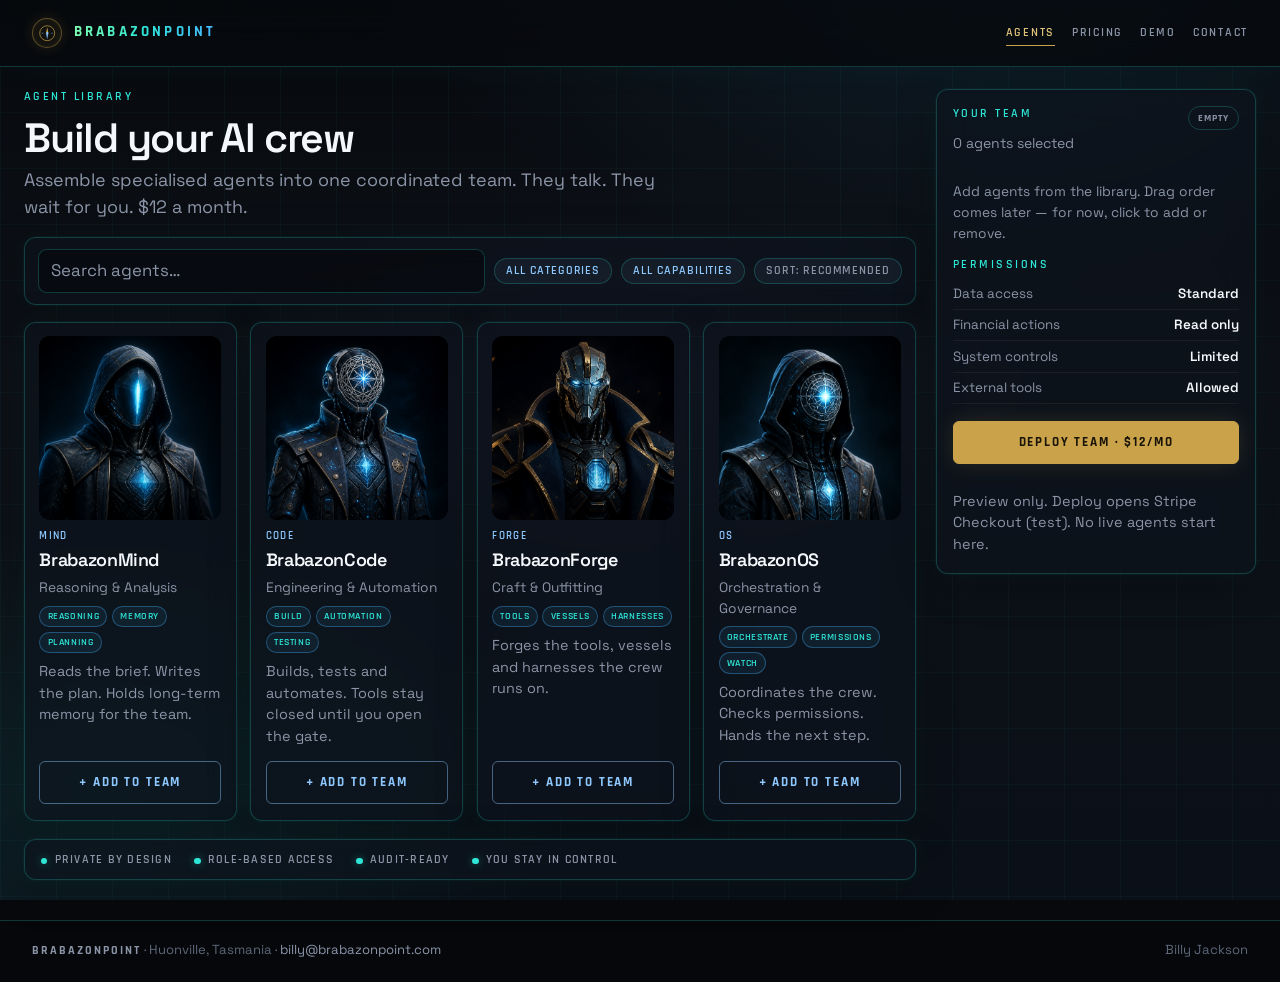
==== agents.html @ ba724295 "Initial BrabazonPoint static site for production launch." ====
<!DOCTYPE html>
<html lang="en-AU" class="desk">
<head>
<meta charset="utf-8">
<meta name="viewport" content="width=1280">
<title>Agent Library — BrabazonPoint</title>
<meta name="description" content="Build your AI crew. Mind, Code, Forge and OS. $12 a month.">
<link rel="stylesheet" href="site.css">
</head>
<body class="desk crew-page">
<header class="site-header">
  <div class="wrap wide">
    <a class="brand" href="index.html">
      <span class="mark" aria-hidden="true">
        <svg class="compass" viewBox="0 0 32 32" fill="none" xmlns="http://www.w3.org/2000/svg">
          <circle cx="16" cy="16" r="13" stroke="#C9A24A" stroke-width="1.2"/>
          <path d="M16 5.5 L18.1 16 L16 14.3 L13.9 16 Z" fill="#C9A24A"/>
          <path d="M16 26.5 L13.9 16 L16 17.7 L18.1 16 Z" fill="#8EC8FF" opacity="0.9"/>
          <circle cx="16" cy="16" r="2" fill="#8EC8FF"/>
          <path d="M6 16 H9.5 M22.5 16 H26" stroke="#8EC8FF" stroke-width="1" opacity="0.7"/>
        </svg>
      </span>
      <span class="wordmark">BRABAZONPOINT</span>
    </a>
    <nav class="nav" aria-label="Site">
      <a href="agents.html" aria-current="page">Agents</a>
      <a href="pricing.html">Pricing</a>
      <a href="demo.html">Demo</a>
      <a href="contact.html">Contact</a>
    </nav>
  </div>
</header>
<main class="crew">
  <section class="crew-main">
    <div class="crew-head">
      <p class="kicker">Agent library</p>
      <h1>Build your AI crew</h1>
      <p class="lead">Assemble specialised agents into one coordinated team. They talk. They wait for you. $12 a month.</p>
    </div>

    <div class="crew-toolbar glass" role="search">
      <label class="sr-only" for="q">Search agents</label>
      <input id="q" type="search" placeholder="Search agents…" autocomplete="off">
      <span class="chip">All categories</span>
      <span class="chip">All capabilities</span>
      <span class="chip muted">Sort: Recommended</span>
    </div>

    <div class="crew-grid" id="crew-grid">
      <article class="agent-card glass" data-id="mind" data-name="BrabazonMind" data-role="Reasoning &amp; Analysis" data-tags="reasoning memory planning">
        <div class="agent-art"><img src="img/agents/mind.png" alt="BrabazonMind" width="480" height="640" loading="lazy"></div>
        <p class="meta">Mind</p>
        <h3>BrabazonMind</h3>
        <p class="role">Reasoning &amp; Analysis</p>
        <div class="tags"><span>Reasoning</span><span>Memory</span><span>Planning</span></div>
        <p>Reads the brief. Writes the plan. Holds long-term memory for the team.</p>
        <button type="button" class="btn btn-add" data-add="mind">+ Add to Team</button>
      </article>
      <article class="agent-card glass" data-id="code" data-name="BrabazonCode" data-role="Engineering &amp; Automation" data-tags="code automation testing">
        <div class="agent-art"><img src="img/agents/code.png" alt="BrabazonCode" width="480" height="640" loading="lazy"></div>
        <p class="meta">Code</p>
        <h3>BrabazonCode</h3>
        <p class="role">Engineering &amp; Automation</p>
        <div class="tags"><span>Build</span><span>Automation</span><span>Testing</span></div>
        <p>Builds, tests and automates. Tools stay closed until you open the gate.</p>
        <button type="button" class="btn btn-add" data-add="code">+ Add to Team</button>
      </article>
      <article class="agent-card glass" data-id="forge" data-name="BrabazonForge" data-role="Craft &amp; Outfitting" data-tags="forge tools vessels harnesses">
        <div class="agent-art"><img src="img/agents/forge.png" alt="BrabazonForge" width="480" height="640" loading="lazy"></div>
        <p class="meta">Forge</p>
        <h3>BrabazonForge</h3>
        <p class="role">Craft &amp; Outfitting</p>
        <div class="tags"><span>Tools</span><span>Vessels</span><span>Harnesses</span></div>
        <p>Forges the tools, vessels and harnesses the crew runs on.</p>
        <button type="button" class="btn btn-add" data-add="forge">+ Add to Team</button>
      </article>
      <article class="agent-card glass" data-id="os" data-name="BrabazonOS" data-role="Orchestration &amp; Governance" data-tags="orchestration permissions monitoring">
        <div class="agent-art"><img src="img/agents/os.png" alt="BrabazonOS" width="480" height="640" loading="lazy"></div>
        <p class="meta">OS</p>
        <h3>BrabazonOS</h3>
        <p class="role">Orchestration &amp; Governance</p>
        <div class="tags"><span>Orchestrate</span><span>Permissions</span><span>Watch</span></div>
        <p>Coordinates the crew. Checks permissions. Hands the next step.</p>
        <button type="button" class="btn btn-add" data-add="os">+ Add to Team</button>
      </article>
    </div>

    <div class="trust-bar glass">
      <span>Private by design</span>
      <span>Role-based access</span>
      <span>Audit-ready</span>
      <span>You stay in control</span>
    </div>
  </section>

  <aside class="team-rail glass" aria-label="Your team">
    <header class="team-head">
      <div>
        <p class="kicker">Your Team</p>
        <p class="team-count"><span id="count">0</span> agents selected</p>
      </div>
      <span class="badge" id="ready">Empty</span>
    </header>
    <ol class="team-order" id="order"></ol>
    <p class="empty-hint" id="hint">Add agents from the library. Drag order comes later — for now, click to add or remove.</p>
    <div class="perm">
      <p class="kicker">Permissions</p>
      <ul>
        <li><span>Data access</span><strong>Standard</strong></li>
        <li><span>Financial actions</span><strong>Read only</strong></li>
        <li><span>System controls</span><strong>Limited</strong></li>
        <li><span>External tools</span><strong>Allowed</strong></li>
      </ul>
    </div>
    <a class="btn btn-deploy" id="deploy" href="https://buy.stripe.com/test_14A4gzeKSbHLbXO5STbAs00" target="_blank" rel="noopener">Deploy Team · $12/mo</a>
    <p class="form-note">Preview only. Deploy opens Stripe Checkout (test). No live agents start here.</p>
  </aside>
</main>
<footer class="site-footer">
  <div class="wrap wide">
    <div><span class="wm">BRABAZONPOINT</span> · Huonville, Tasmania · <a href="mailto:billy@brabazonpoint.com">billy@brabazonpoint.com</a></div>
    <div>Billy Jackson</div>
  </div>
</footer>
<script>
const team = [];
const order = document.getElementById("order");
const count = document.getElementById("count");
const ready = document.getElementById("ready");
const hint = document.getElementById("hint");
const q = document.getElementById("q");

function render() {
  order.innerHTML = "";
  team.forEach((a, i) => {
    const li = document.createElement("li");
    li.innerHTML = `<span class="n">${i+1}</span><div><strong>${a.name}</strong><p>${a.role}</p></div><button type="button" class="rm" data-rm="${a.id}" aria-label="Remove">×</button>`;
    order.appendChild(li);
  });
  count.textContent = String(team.length);
  ready.textContent = team.length ? "Ready to deploy" : "Empty";
  ready.classList.toggle("on", team.length > 0);
  hint.hidden = team.length > 0;
  document.querySelectorAll("[data-add]").forEach(btn => {
    const on = team.some(t => t.id === btn.dataset.add);
    btn.textContent = on ? "In team" : "+ Add to Team";
    btn.classList.toggle("in", on);
  });
}

document.getElementById("crew-grid").addEventListener("click", e => {
  const btn = e.target.closest("[data-add]");
  if (!btn) return;
  const card = btn.closest(".agent-card");
  const id = card.dataset.id;
  const i = team.findIndex(t => t.id === id);
  if (i >= 0) team.splice(i, 1);
  else team.push({ id, name: card.dataset.name, role: card.dataset.role });
  render();
});
order.addEventListener("click", e => {
  const b = e.target.closest("[data-rm]");
  if (!b) return;
  const i = team.findIndex(t => t.id === b.dataset.rm);
  if (i >= 0) team.splice(i, 1);
  render();
});
q.addEventListener("input", () => {
  const v = q.value.trim().toLowerCase();
  document.querySelectorAll(".agent-card").forEach(c => {
    const hay = (c.dataset.name + " " + c.dataset.role + " " + c.dataset.tags).toLowerCase();
    c.hidden = v && !hay.includes(v);
  });
});
render();
</script>
</body>
</html>
---- site.css ----
/* BrabazonPoint public site — dark command-centre. Not a shed brochure. */
@import url("fonts/faces.css");

:root {
  --bg0: #07090d;
  --bg1: #0D1117;
  --bg2: #101820;
  --ink: #05070a;
  --glass: rgba(13, 20, 30, 0.62);
  --glass-hot: rgba(16, 28, 40, 0.78);
  --line: rgba(46, 230, 214, 0.22);
  --line-hot: rgba(46, 230, 214, 0.55);
  --cyan: #2EE6D6;
  --cyan-2: #1ad4c4;
  --blue: #47B5FF;
  --glow: rgba(46, 230, 214, 0.42);
  --glow-soft: rgba(46, 230, 214, 0.12);
  --magenta: #c084fc;
  --purple: #7c5cff;
  --text: #f4f7fb;
  --mute: #8b95a7;
  --dim: #5d6778;
  --danger: #ff6b8a;
  --gold: #C9A24A;
  --gold-2: #E0C27A;
  --gold-ink: #1a1408;
  --gold-line: rgba(201, 162, 74, 0.42);
  --gold-soft: rgba(201, 162, 74, 0.16);
  --ice: #8EC8FF;
  --font-hud: "Rajdhani", system-ui, -apple-system, sans-serif;
  --font-body: "Space Grotesk", system-ui, -apple-system, sans-serif;
  --r: 12px;
}

* { box-sizing: border-box; }

html { color-scheme: dark; scroll-behavior: smooth; }

html, body {
  margin: 0;
  background: var(--bg1);
  color: var(--text);
}

body {
  min-height: 100vh;
  font: 400 1.05rem/1.5 var(--font-body);
  background-color: var(--bg0);
  background-image:
    linear-gradient(rgba(46, 230, 214, 0.035) 1px, transparent 1px),
    linear-gradient(90deg, rgba(46, 230, 214, 0.035) 1px, transparent 1px),
    radial-gradient(1100px 640px at 78% -10%, rgba(71, 181, 255, 0.13), transparent 58%),
    radial-gradient(900px 520px at 8% 88%, rgba(46, 230, 214, 0.08), transparent 52%),
    radial-gradient(700px 380px at 50% 42%, rgba(124, 92, 255, 0.05), transparent 60%),
    linear-gradient(180deg, #07090d 0%, #0D1117 42%, #0a1018 100%);
  background-size: 56px 56px, 56px 56px, auto, auto, auto, auto;
  background-attachment: fixed;
}

::selection {
  background: rgba(46, 230, 214, 0.28);
  color: var(--text);
}

a { color: var(--cyan); text-underline-offset: 0.18em; }
a:hover { color: var(--blue); }

.wrap {
  width: min(72rem, calc(100% - 3rem));
  margin: 0 auto;
}

/* —— header —— */
.site-header {
  position: sticky;
  top: 0;
  z-index: 40;
  border-bottom: 1px solid var(--line);
  background: rgba(7, 9, 13, 0.78);
  backdrop-filter: blur(18px);
  -webkit-backdrop-filter: blur(18px);
  box-shadow: 0 0 40px rgba(46, 230, 214, 0.04);
}

.site-header .wrap {
  display: flex;
  align-items: center;
  justify-content: space-between;
  gap: 1.4rem 2rem;
  min-height: 4.1rem;
  padding: 0.55rem 0;
}

.brand {
  display: flex;
  align-items: center;
  gap: 0.7rem;
  text-decoration: none;
  color: var(--text);
  flex: 0 0 auto;
}

.brand:hover { color: var(--text); }

.mark {
  display: inline-flex;
  align-items: center;
  justify-content: center;
  width: 1.9rem;
  height: 1.9rem;
  border: 1px solid var(--gold-line);
  color: var(--gold);
  background: rgba(201, 162, 74, 0.06);
  box-shadow: 0 0 14px var(--gold-soft), inset 0 0 10px rgba(201, 162, 74, 0.08);
  flex: 0 0 auto;
  border-radius: 50%;
}
.mark .compass {
  width: 1.15rem;
  height: 1.15rem;
  display: block;
}

.wordmark {
  font: 700 0.92rem/1 var(--font-hud);
  letter-spacing: 0.22em;
  text-transform: uppercase;
  background: linear-gradient(90deg, #7CFFB2 0%, #2EE6D6 48%, #47B5FF 100%);
  -webkit-background-clip: text;
  background-clip: text;
  -webkit-text-fill-color: transparent;
  color: #2EE6D6;
}

.nav {
  display: flex;
  flex-wrap: wrap;
  justify-content: flex-end;
  gap: 0.1rem 1.05rem;
  font: 600 0.78rem/1.2 var(--font-hud);
  letter-spacing: 0.14em;
  text-transform: uppercase;
}

.nav a {
  color: var(--mute);
  text-decoration: none;
  padding: 0.3rem 0;
  border-bottom: 1px solid transparent;
}

.nav a:hover { color: var(--text); }

.nav a[aria-current="page"] {
  color: var(--gold-2);
  border-bottom-color: var(--gold);
  text-shadow: none;
}

/* —— page —— */
main { padding: 2.6rem 0 4.4rem; }

.kicker {
  font: 600 0.78rem/1.2 var(--font-hud);
  letter-spacing: 0.2em;
  text-transform: uppercase;
  color: var(--cyan);
  margin: 0 0 0.75rem;
}

h1 {
  font: 600 3.15rem/1.08 var(--font-body);
  color: var(--text);
  margin: 0 0 1rem;
  letter-spacing: -0.03em;
  max-width: 18ch;
}

h1 .glow {
  color: var(--cyan);
  text-shadow: 0 0 22px var(--glow);
}

.lead {
  font-size: 1.12rem;
  line-height: 1.5;
  max-width: 38rem;
  margin: 0 0 1.5rem;
  color: var(--mute);
}

.lead.wide { max-width: 46rem; }

p { margin: 0 0 1rem; }
p:last-child { margin-bottom: 0; }

h2 {
  font: 600 0.8rem/1.2 var(--font-hud);
  letter-spacing: 0.2em;
  text-transform: uppercase;
  color: var(--cyan);
  margin: 0 0 0.85rem;
}

h3 {
  font: 600 1.2rem/1.25 var(--font-body);
  color: var(--text);
  margin: 0 0 0.4rem;
  letter-spacing: -0.02em;
}

/* —— glass —— */
.glass {
  background: var(--glass);
  border: 1px solid var(--line);
  backdrop-filter: blur(16px);
  -webkit-backdrop-filter: blur(16px);
  border-radius: var(--r);
  box-shadow: 0 0 0 1px rgba(46, 230, 214, 0.03), 0 10px 40px rgba(0, 0, 0, 0.28), 0 0 28px rgba(46, 230, 214, 0.05);
}

.demo-tag {
  display: inline-block;
  font: 700 0.68rem/1 var(--font-hud);
  letter-spacing: 0.18em;
  text-transform: uppercase;
  color: var(--magenta);
  border: 1px solid rgba(192, 132, 252, 0.4);
  padding: 0.18rem 0.42rem;
  border-radius: 4px;
}

/* —— hero —— */
.hero {
  display: grid;
  grid-template-columns: minmax(0, 1.15fr) minmax(20rem, 0.95fr);
  gap: 1.6rem 1.8rem;
  align-items: stretch;
  margin-bottom: 2.2rem;
}

.hero-copy {
  display: flex;
  flex-direction: column;
  justify-content: center;
  padding: 0.4rem 0.2rem 0.2rem;
}

.stat {
  padding: 1.15rem 1.2rem 1.25rem;
  position: relative;
  overflow: hidden;
}

.stat::before {
  content: "";
  position: absolute;
  inset: auto -20% 40% 40%;
  height: 8rem;
  background: radial-gradient(circle, var(--glow-soft), transparent 70%);
  pointer-events: none;
}

.stat .num {
  font: 700 4.2rem/0.9 var(--font-hud);
  color: var(--cyan);
  margin: 0 0 0.2rem;
  letter-spacing: -0.02em;
  text-shadow: 0 0 28px var(--glow);
}

.stat .num span {
  display: block;
  font: 600 0.95rem/1.2 var(--font-hud);
  letter-spacing: 0.14em;
  text-transform: uppercase;
  color: var(--mute);
  margin-top: 0.45rem;
  text-shadow: none;
}

.stat p { color: var(--mute); }

.command {
  display: grid;
  gap: 0.7rem;
}

.hud-row {
  display: grid;
  grid-template-columns: 1fr 1fr;
  gap: 0.7rem;
}

.hud-cell {
  padding: 0.75rem 0.85rem 0.85rem;
  min-height: 5.2rem;
}

.hud-cell .label {
  font: 600 0.7rem/1 var(--font-hud);
  letter-spacing: 0.16em;
  text-transform: uppercase;
  color: var(--dim);
  margin: 0 0 0.45rem;
  display: flex;
  justify-content: space-between;
  align-items: center;
  gap: 0.5rem;
}

.chips {
  display: flex;
  flex-wrap: wrap;
  gap: 0.35rem;
}

.chip {
  font: 600 0.72rem/1 var(--font-hud);
  letter-spacing: 0.12em;
  text-transform: uppercase;
  color: var(--cyan);
  border: 1px solid var(--line);
  padding: 0.28rem 0.45rem;
  border-radius: 4px;
  background: rgba(46, 230, 214, 0.06);
}

.bars {
  display: flex;
  align-items: flex-end;
  gap: 0.28rem;
  height: 2.4rem;
}

.bars i {
  display: block;
  width: 0.42rem;
  border-radius: 2px 2px 0 0;
  background: linear-gradient(180deg, var(--magenta), var(--purple));
  opacity: 0.85;
}

.spark {
  width: 100%;
  height: 38px;
  display: block;
}

/* —— actions —— */
.actions {
  display: flex;
  flex-wrap: wrap;
  gap: 0.7rem 0.8rem;
  margin: 1.2rem 0 0;
}

.btn,
button[type="submit"] {
  display: inline-block;
  font: 700 0.82rem/1 var(--font-hud);
  letter-spacing: 0.14em;
  text-transform: uppercase;
  text-decoration: none;
  padding: 0.88rem 1.2rem;
  border: 1px solid var(--gold);
  color: var(--gold-ink);
  background: var(--gold);
  border-radius: 6px;
  box-shadow: 0 0 22px var(--gold-soft);
  cursor: pointer;
}

.btn:hover,
button[type="submit"]:hover {
  background: var(--gold-2);
  border-color: var(--gold-2);
  color: var(--gold-ink);
  box-shadow: 0 0 28px var(--gold-soft);
}

.btn:focus-visible,
button[type="submit"]:focus-visible,
.nav a:focus-visible,
input:focus-visible,
textarea:focus-visible {
  outline: 2px solid var(--gold);
  outline-offset: 3px;
}

.btn-ghost {
  background: transparent;
  color: var(--text);
  border-color: var(--line-hot);
  box-shadow: none;
}

.btn-ghost:hover {
  background: rgba(46, 230, 214, 0.08);
  color: var(--cyan);
  border-color: var(--cyan);
}

.btn:disabled,
button:disabled {
  opacity: 0.45;
  cursor: not-allowed;
  box-shadow: none;
  pointer-events: none;
}

/* —— 01-04 loop —— */
.loop {
  display: grid;
  grid-template-columns: repeat(4, minmax(0, 1fr));
  gap: 0.7rem;
  margin: 0 0 2.4rem;
}

.loop a {
  text-decoration: none;
  color: inherit;
  padding: 1rem 1rem 1.05rem;
  display: block;
  min-height: 7.4rem;
  transition: border-color 0.15s ease, box-shadow 0.15s ease, transform 0.15s ease;
}

.loop a:hover {
  border-color: var(--line-hot);
  box-shadow: 0 0 28px var(--glow-soft);
  transform: translateY(-2px);
}

.loop .idx {
  font: 700 1.55rem/1 var(--font-hud);
  letter-spacing: 0.08em;
  color: var(--cyan);
  margin: 0 0 0.45rem;
  text-shadow: 0 0 14px var(--glow);
}

.loop h3 { margin-bottom: 0.3rem; font-size: 1.02rem; }
.loop p { color: var(--mute); font-size: 0.92rem; }

/* —— offer tiles —— */
.band-head {
  display: flex;
  align-items: baseline;
  justify-content: space-between;
  gap: 1rem;
  margin: 0 0 0.9rem;
}

.band-head .aside {
  font: 600 0.72rem/1 var(--font-hud);
  letter-spacing: 0.16em;
  text-transform: uppercase;
  color: var(--dim);
}

.offer {
  display: grid;
  grid-template-columns: repeat(3, minmax(0, 1fr));
  gap: 0.75rem;
  margin-bottom: 2.5rem;
}

.offer a.tile {
  display: block;
  text-decoration: none;
  color: inherit;
  padding: 1.05rem 1.1rem 1.15rem;
  transition: border-color 0.15s ease, box-shadow 0.15s ease, transform 0.15s ease;
}

.offer a.tile:hover {
  border-color: var(--line-hot);
  box-shadow: 0 0 28px var(--glow-soft);
  transform: translateY(-2px);
}

.offer a.tile h3 { color: var(--text); }
.offer a.tile:hover h3 { color: var(--cyan); }
.offer a.tile p { color: var(--mute); font-size: 0.95rem; }

/* —— agent matrix / roster —— */
.matrix {
  margin: 0 0 2.4rem;
}

.core-stage {
  padding: 1.1rem 1rem 1.3rem;
  margin-bottom: 0.85rem;
  display: grid;
  grid-template-columns: minmax(12rem, 18rem) 1fr;
  gap: 1rem 1.4rem;
  align-items: center;
}

.core-art {
  position: relative;
  height: 16.5rem;
  display: grid;
  place-items: end center;
}

.rings {
  position: absolute;
  left: 50%;
  bottom: 1.15rem;
  width: 12rem;
  height: 3.4rem;
  transform: translateX(-50%);
  pointer-events: none;
}

.rings span {
  position: absolute;
  inset: 0;
  border: 1px solid rgba(46, 230, 214, 0.35);
  border-radius: 50%;
  box-shadow: 0 0 18px rgba(46, 230, 214, 0.15);
}

.rings span:nth-child(2) { inset: -0.55rem -1.1rem; opacity: 0.55; }
.rings span:nth-child(3) { inset: -1.1rem -2.15rem; opacity: 0.28; }

.core-art svg {
  width: 11.5rem;
  height: 14.2rem;
  filter: drop-shadow(0 0 10px rgba(46, 230, 214, 0.45));
  position: relative;
  z-index: 1;
}

.core-copy h3 {
  font-size: 1.45rem;
  margin-bottom: 0.35rem;
}

.core-copy p { color: var(--mute); }

.roster {
  display: grid;
  grid-template-columns: repeat(5, minmax(0, 1fr));
  gap: 0.7rem;
}

.card {
  text-align: center;
  padding: 0.85rem 0.55rem 1rem;
  text-decoration: none;
  color: inherit;
  display: block;
  transition: border-color 0.15s ease, box-shadow 0.15s ease, transform 0.15s ease;
}

a.card:hover {
  border-color: var(--line-hot);
  box-shadow: 0 0 28px var(--glow-soft);
  transform: translateY(-3px);
}

.figure {
  height: 10.4rem;
  display: grid;
  place-items: end center;
  position: relative;
  margin-bottom: 0.15rem;
}

.figure::before {
  content: "";
  position: absolute;
  inset: 0 12% 8%;
  background: repeating-linear-gradient(
    180deg,
    transparent 0 7px,
    rgba(46, 230, 214, 0.05) 7px 8px
  );
  pointer-events: none;
  z-index: 2;
  mix-blend-mode: screen;
}

.figure svg {
  width: 7.2rem;
  height: 9.2rem;
  filter: drop-shadow(0 0 8px rgba(46, 230, 214, 0.4)) drop-shadow(0 0 18px rgba(71, 181, 255, 0.22));
  position: relative;
  z-index: 1;
}

.pedestal {
  width: 5.1rem;
  height: 0.85rem;
  margin: -0.05rem auto 0.55rem;
  position: relative;
  background: linear-gradient(180deg, rgba(46, 230, 214, 0.55), rgba(13, 17, 23, 0.2));
  clip-path: polygon(14% 0, 86% 0, 100% 100%, 0 100%);
  box-shadow: 0 0 18px rgba(46, 230, 214, 0.35);
}
.pedestal::after {
  content: "";
  position: absolute;
  left: 8%;
  right: 8%;
  top: 0;
  height: 2px;
  background: #2EE6D6;
  box-shadow: 0 0 10px #2EE6D6;
}

.card .name {
  font: 700 0.92rem/1.15 var(--font-hud);
  letter-spacing: 0.14em;
  text-transform: uppercase;
  color: var(--text);
  margin: 0 0 0.25rem;
}

.card .job {
  font-size: 0.82rem;
  color: var(--mute);
  margin: 0;
}

/* —— inner pages —— */
.mast {
  padding: 0.2rem 0 1.5rem;
  margin-bottom: 1.6rem;
  border-bottom: 1px solid var(--line);
}

.mast h1 { max-width: 20ch; }

.section { margin: 0 0 2.2rem; }
.section.tight { max-width: 42rem; }

.split {
  display: grid;
  grid-template-columns: 1fr 1fr;
  gap: 0.85rem;
}

.split section {
  padding: 1.15rem 1.2rem 1.25rem;
}

.rule {
  border: 0;
  border-top: 1px solid var(--line);
  margin: 2rem 0;
}

.note { color: var(--mute); }

.claim {
  border-left: 2px solid var(--cyan);
  padding: 0.2rem 0 0.2rem 1rem;
  margin: 1.1rem 0 1.3rem;
  color: var(--text);
  font-size: 1.12rem;
  box-shadow: -8px 0 18px rgba(46, 230, 214, 0.08);
}

.cta-band {
  padding: 1.3rem 1.35rem 1.4rem;
  display: flex;
  align-items: center;
  justify-content: space-between;
  gap: 1rem 1.5rem;
  flex-wrap: wrap;
}

.cta-band h2 { margin-bottom: 0.35rem; }
.cta-band p { color: var(--mute); max-width: 36rem; }
.cta-band .actions { margin-top: 0; }

/* —— form —— */
form {
  max-width: 30rem;
  margin: 1.2rem 0 0;
}

label {
  display: block;
  font: 600 0.74rem/1.2 var(--font-hud);
  letter-spacing: 0.16em;
  text-transform: uppercase;
  color: var(--dim);
  margin: 0 0 0.35rem;
}

.field { margin: 0 0 0.95rem; }

input, textarea {
  width: 100%;
  appearance: none;
  -webkit-appearance: none;
  background: rgba(5, 7, 10, 0.7);
  color: var(--text);
  border: 1px solid var(--line);
  border-radius: 6px;
  font: 400 1rem/1.4 var(--font-body);
  padding: 0.7rem 0.8rem;
  outline: none;
}

textarea { min-height: 7.2rem; resize: vertical; }

input:focus, textarea:focus {
  border-color: var(--cyan);
  box-shadow: 0 0 0 3px rgba(46, 230, 214, 0.12), 0 0 18px var(--glow-soft);
}

.form-note {
  margin-top: 0.8rem;
  color: var(--mute);
  font-size: 0.9rem;
}

/* —— footer —— */
.site-footer {
  border-top: 1px solid var(--line);
  background: rgba(5, 7, 10, 0.72);
  padding: 1.2rem 0 1.4rem;
  font: 0.82rem/1.45 var(--font-body);
  color: var(--dim);
}

.site-footer .wrap {
  display: flex;
  justify-content: space-between;
  gap: 1rem 2rem;
  flex-wrap: wrap;
  align-items: baseline;
}

.site-footer a { color: var(--mute); text-decoration: none; }
.site-footer a:hover { color: var(--cyan); }

.site-footer .wm {
  color: var(--mute);
  letter-spacing: 0.16em;
  font: 700 0.78rem/1 var(--font-hud);
  text-transform: uppercase;
}

/* —— contact card —— */
.vcard {
  padding: 1.15rem 1.25rem 1.25rem;
  margin: 0 0 1.6rem;
  max-width: 28rem;
}

.vcard p { margin: 0.18rem 0; color: var(--mute); }
.vcard .name { color: var(--text); font-size: 1.25rem; font-weight: 600; }

.page-grid {
  display: grid;
  grid-template-columns: minmax(0, 1.2fr) minmax(16rem, 0.8fr);
  gap: 0.85rem 1.1rem;
  align-items: start;
}

.side-note { padding: 1.1rem 1.15rem 1.2rem; }

/* —— roster page extras —— */
.roster.large { gap: 0.85rem; }
.roster.large .figure { height: 13.2rem; }
.roster.large .figure svg { width: 8.6rem; height: 11.4rem; }
.roster.large .card { padding: 1rem 0.7rem 1.15rem; }
.roster.large .name { font-size: 1.02rem; }

@media (max-width: 980px) {
  .roster, .roster.large { grid-template-columns: repeat(3, minmax(0, 1fr)); }
  .core-stage { grid-template-columns: 1fr; }
  .loop { grid-template-columns: 1fr 1fr; }
}

@media (max-width: 860px) {
  .wrap { width: min(72rem, calc(100% - 1.6rem)); }
  .site-header .wrap { flex-direction: column; align-items: flex-start; gap: 0.55rem; }
  .nav { justify-content: flex-start; }
  h1 { font-size: 2.2rem; }
  .hero, .split, .offer, .page-grid, .hud-row { grid-template-columns: 1fr; }
  .stat .num { font-size: 3.2rem; }
  main { padding: 1.7rem 0 3rem; }
  .roster, .roster.large { grid-template-columns: 1fr 1fr; }
}

@media (max-width: 520px) {
  .roster, .roster.large, .loop { grid-template-columns: 1fr; }
}


/* folder tree (sample) */
.tree {
  font: 600 0.78rem/1.55 var(--font-hud);
  letter-spacing: 0.04em;
  color: var(--mute);
  margin: 0;
  padding: 0;
  list-style: none;
}
.tree li { margin: 0; }
.tree .dir { color: var(--cyan); }
.tree .pad { padding-left: 0.9rem; }
.tree .file { color: var(--text); }

.core-art .iso {
  position: absolute;
  left: 50%;
  bottom: 0.35rem;
  width: 11rem;
  height: 2.6rem;
  transform: translateX(-50%);
  background: radial-gradient(ellipse at 50% 50%, rgba(46,230,214,0.35), transparent 68%);
  border: 1px solid rgba(46,230,214,0.35);
  border-radius: 50%;
  box-shadow: 0 0 24px rgba(46,230,214,0.2), inset 0 0 18px rgba(46,230,214,0.12);
}


/* —— four systems / team mesh / builder (milestone 1) —— */
.mesh {
  padding: 1rem 1.05rem 1.1rem;
  display: grid;
  gap: 0.65rem;
}
.mesh-head {
  display: flex;
  justify-content: space-between;
  align-items: center;
  gap: 0.6rem;
}
.vessel-row {
  display: grid;
  gap: 0.45rem;
}
.vessel {
  display: grid;
  grid-template-columns: 7.2rem 1fr auto;
  gap: 0.55rem 0.7rem;
  align-items: center;
  padding: 0.55rem 0.65rem;
  border: 1px solid var(--line);
  border-radius: 8px;
  background: rgba(5, 7, 10, 0.35);
}
.vessel .who {
  font: 700 0.78rem/1.15 var(--font-hud);
  letter-spacing: 0.12em;
  text-transform: uppercase;
  color: var(--text);
  margin: 0;
}
.vessel .sys {
  font: 600 0.68rem/1 var(--font-hud);
  letter-spacing: 0.14em;
  text-transform: uppercase;
  color: var(--ice);
  margin: 0.15rem 0 0;
}
.vessel .op {
  color: var(--mute);
  font-size: 0.88rem;
  margin: 0;
}
.vessel .st {
  font: 700 0.68rem/1 var(--font-hud);
  letter-spacing: 0.14em;
  text-transform: uppercase;
  color: var(--cyan);
  border: 1px solid var(--line);
  padding: 0.28rem 0.4rem;
  border-radius: 4px;
}
.vessel .st.wait {
  color: var(--gold-2);
  border-color: var(--gold-line);
  background: rgba(201, 162, 74, 0.08);
}
.gate {
  display: flex;
  align-items: center;
  justify-content: space-between;
  gap: 0.7rem;
  padding: 0.7rem 0.8rem;
  border: 1px solid var(--gold-line);
  border-radius: 8px;
  background: rgba(201, 162, 74, 0.07);
}
.gate p { margin: 0; color: var(--text); font-size: 0.95rem; }
.gate .kicker { margin: 0 0 0.25rem; color: var(--gold-2); }
.links {
  height: 2px;
  margin: 0.1rem 0.4rem;
  background: linear-gradient(90deg, transparent, var(--cyan), var(--ice), var(--gold), transparent);
  opacity: 0.55;
}

.systems {
  display: grid;
  grid-template-columns: repeat(4, minmax(0, 1fr));
  gap: 0.7rem;
  margin: 0 0 2.4rem;
}
.systems a, .systems article {
  text-decoration: none;
  color: inherit;
  padding: 1rem 1rem 1.1rem;
  display: block;
  min-height: 9.2rem;
  transition: border-color 0.15s ease, box-shadow 0.15s ease, transform 0.15s ease;
}
.systems a:hover {
  border-color: var(--line-hot);
  box-shadow: 0 0 28px var(--glow-soft);
  transform: translateY(-2px);
}
.systems .idx {
  font: 700 0.72rem/1 var(--font-hud);
  letter-spacing: 0.16em;
  text-transform: uppercase;
  color: var(--gold-2);
  margin: 0 0 0.55rem;
}
.systems h3 { font-size: 1.05rem; }
.systems p { color: var(--mute); font-size: 0.92rem; }

.handoff {
  display: grid;
  grid-template-columns: repeat(4, minmax(0, 1fr));
  gap: 0.7rem;
  margin: 0 0 2.4rem;
  position: relative;
}
.handoff article {
  padding: 1rem 1rem 1.1rem;
}
.handoff .fromto {
  font: 600 0.68rem/1.3 var(--font-hud);
  letter-spacing: 0.12em;
  text-transform: uppercase;
  color: var(--ice);
  margin: 0 0 0.45rem;
}
.handoff p { color: var(--mute); font-size: 0.92rem; }

.control-points {
  display: grid;
  grid-template-columns: repeat(3, minmax(0, 1fr));
  gap: 0.7rem;
  margin: 0 0 2.4rem;
}
.control-points article {
  padding: 1.05rem 1.1rem 1.15rem;
}
.control-points p { color: var(--mute); }

/* builder */
.library {
  display: grid;
  grid-template-columns: repeat(2, minmax(0, 1fr));
  gap: 0.75rem;
  margin: 0 0 1.6rem;
}
.pick {
  padding: 1rem 1.05rem 1.1rem;
  display: grid;
  gap: 0.45rem;
}
.pick h3 { margin: 0; }
.meta {
  font: 600 0.7rem/1.3 var(--font-hud);
  letter-spacing: 0.12em;
  text-transform: uppercase;
  color: var(--ice);
  margin: 0;
}
.limits { color: var(--mute); font-size: 0.92rem; margin: 0; }
.pick .actions { margin-top: 0.4rem; }
.team-board {
  padding: 1.05rem 1.1rem 1.2rem;
  margin: 0 0 1.6rem;
}
.team-board ol {
  list-style: none;
  margin: 0;
  padding: 0;
  display: grid;
  gap: 0.55rem;
}
.team-board li {
  display: grid;
  grid-template-columns: auto 1fr auto;
  gap: 0.7rem;
  align-items: center;
  padding: 0.7rem 0.75rem;
  border: 1px solid var(--line);
  border-radius: 8px;
}
.team-board .ord {
  font: 700 1.1rem/1 var(--font-hud);
  color: var(--gold-2);
  width: 1.6rem;
}
.perms {
  display: flex;
  flex-wrap: wrap;
  gap: 0.55rem 0.9rem;
  margin: 0.35rem 0 0;
}
.perms label {
  display: inline-flex;
  align-items: center;
  gap: 0.35rem;
  margin: 0;
  color: var(--mute);
  letter-spacing: 0.08em;
  text-transform: uppercase;
  font-size: 0.7rem;
}
.perms input { width: auto; margin: 0; }
.empty-team { color: var(--mute); margin: 0; }
.preview {
  padding: 1.05rem 1.1rem 1.2rem;
  margin: 0 0 1.6rem;
}
.preview dl {
  display: grid;
  grid-template-columns: 8rem 1fr;
  gap: 0.35rem 0.8rem;
  margin: 0;
}
.preview dt {
  font: 600 0.7rem/1.4 var(--font-hud);
  letter-spacing: 0.14em;
  text-transform: uppercase;
  color: var(--dim);
}
.preview dd { margin: 0; color: var(--text); }

/* demo walkthrough */
.steps {
  display: grid;
  gap: 0.7rem;
  margin: 0 0 1.6rem;
}
.step {
  padding: 1.05rem 1.15rem 1.15rem;
  display: grid;
  grid-template-columns: 4.2rem 1fr;
  gap: 0.8rem;
  align-items: start;
}
.step .n {
  font: 700 1.6rem/1 var(--font-hud);
  color: var(--gold-2);
}
.step[hidden] { display: none; }
.step-nav {
  display: flex;
  flex-wrap: wrap;
  gap: 0.6rem;
  margin: 0 0 2rem;
}

@media (max-width: 980px) {
  .systems, .handoff, .control-points { grid-template-columns: 1fr 1fr; }
}
@media (max-width: 860px) {
  .systems, .handoff, .control-points, .library { grid-template-columns: 1fr; }
  .vessel { grid-template-columns: 1fr auto; }
  .vessel .op { grid-column: 1 / -1; }
  .step { grid-template-columns: 1fr; }
  .preview dl { grid-template-columns: 1fr; }
}


/* —— desktop hub stage (not a mobile layout) —— */
html.desk, body.desk {
  min-width: 1280px;
}
body.home { overflow-x: auto; }
.wrap.wide { width: min(86rem, calc(100% - 4rem)); }
.stage-main { padding: 0; }
.stage {
  position: relative;
  min-height: calc(100vh - 4.1rem);
  overflow: hidden;
}
.stable {
  position: absolute;
  inset: 0;
  display: flex;
  align-items: flex-end;
  justify-content: center;
  gap: 0.4rem;
  padding: 0 2% 5.2rem;
  z-index: 1;
}
.floor {
  position: absolute;
  left: -10%;
  right: -10%;
  bottom: 0;
  height: 18rem;
  background:
    radial-gradient(ellipse at 50% 0%, rgba(46,230,214,0.16), transparent 58%),
    linear-gradient(180deg, transparent, rgba(7,9,13,0.2) 30%, #05070a 100%);
  pointer-events: none;
}
.mist {
  position: absolute;
  inset: auto 0 8rem 0;
  height: 12rem;
  background: radial-gradient(ellipse at 50% 80%, rgba(71,181,255,0.12), transparent 70%);
  pointer-events: none;
}
.stall {
  position: relative;
  width: 16.5%;
  max-width: 15rem;
  text-align: center;
  text-decoration: none;
  color: inherit;
  z-index: 2;
  transform-origin: 50% 100%;
  animation: idle 5.6s ease-in-out infinite;
}
.stall.s1 { animation-duration: 6.2s; animation-delay: -1.1s; }
.stall.s2 { animation-duration: 5.4s; animation-delay: -2.4s; width: 18%; max-width: 16.5rem; z-index: 3; }
.stall.s3 { animation-duration: 6.8s; animation-delay: -0.6s; }
.stall.s4 { animation-duration: 5.9s; animation-delay: -3.2s; }
.stall .figure {
  height: 28rem;
  margin: 0;
}
.stall .figure::before { opacity: 0.35; }
.stall .figure svg {
  width: 16.2rem;
  height: 25.5rem;
  filter: drop-shadow(0 0 16px rgba(46,230,214,0.45)) drop-shadow(0 0 36px rgba(71,181,255,0.18));
}
.stall.s2 .figure { height: 25rem; }
.stall.s2 .figure svg { width: 15.5rem; height: 23rem; }
.stall .pedestal { width: 6.4rem; margin-top: -0.4rem; }
.stall .name {
  font: 700 0.95rem/1.15 var(--font-hud);
  letter-spacing: 0.16em;
  text-transform: uppercase;
  margin: 0.45rem 0 0.15rem;
  color: var(--text);
}
.stall .job { margin: 0; color: var(--mute); font-size: 0.86rem; }
.stall:hover { transform: translateY(-8px); }
.stall:hover .name { color: var(--gold-2); }
.stall:focus-visible { outline: 2px solid var(--gold); outline-offset: 6px; }
@keyframes idle {
  0%, 100% { transform: translateY(0); }
  50% { transform: translateY(-7px); }
}
.stage-copy {
  position: relative;
  z-index: 4;
  width: min(40rem, 42%);
  padding: 6.2rem 0 2rem 5%;
  pointer-events: none;
}
.stage-copy .actions, .stage-copy a { pointer-events: auto; }
.stage-copy h1 { font-size: 3.5rem; max-width: 12ch; }
.stage-copy .lead { max-width: 28rem; color: #c5ccd8; }
.stage-copy::before {
  content: "";
  position: absolute;
  inset: 2rem -4rem -2rem -3rem;
  background: linear-gradient(90deg, rgba(5,7,10,0.72), rgba(5,7,10,0.28) 70%, transparent);
  z-index: -1;
  pointer-events: none;
}
.dock {
  border-top: 1px solid var(--line);
  background: rgba(5,7,10,0.82);
  padding: 1.6rem 0 1.8rem;
}
.dock-head {
  display: flex;
  align-items: baseline;
  justify-content: space-between;
  gap: 1rem;
  margin-bottom: 0.9rem;
}
.dock-head p { margin: 0; color: var(--mute); }
.dock-row {
  display: grid;
  grid-template-columns: repeat(4, 1fr);
  gap: 0.7rem;
}
.dock-row a {
  display: block;
  text-decoration: none;
  color: inherit;
  padding: 0.95rem 1rem 1.05rem;
  border: 1px solid var(--line);
  border-radius: var(--r);
  background: var(--glass);
  transition: border-color 0.15s ease, transform 0.15s ease;
}
.dock-row a:hover { border-color: var(--gold-line); transform: translateY(-2px); }
.dock-row span {
  display: block;
  font: 700 0.7rem/1 var(--font-hud);
  letter-spacing: 0.16em;
  text-transform: uppercase;
  color: var(--gold-2);
  margin-bottom: 0.35rem;
}
.dock-row strong {
  display: block;
  font: 600 1.05rem/1.2 var(--font-body);
  margin-bottom: 0.2rem;
}
.dock-row em {
  font-style: normal;
  color: var(--mute);
  font-size: 0.9rem;
}

@media (max-width: 860px) {
  html.desk, body.desk { min-width: 1280px; }
  body.home .hero, body.home .split, body.home .offer { grid-template-columns: unset; }
}


/* —— constellation + channel board —— */
.constellation {
  display: grid;
  grid-template-columns: 22rem minmax(34rem, 1fr) 20rem;
  gap: 1.2rem;
  align-items: stretch;
  min-height: calc(100vh - 4.2rem);
  padding: 1.6rem 3% 1.2rem;
}
.const-copy { display: flex; flex-direction: column; justify-content: center; }
.const-copy h1 { font-size: 3.1rem; max-width: 12ch; }
.map {
  position: relative;
  min-height: 28rem;
}
.map .flows { position: absolute; inset: 8% 6%; width: 88%; height: 74%; }
.sys-core {
  position: absolute;
  left: 50%;
  top: 48%;
  transform: translate(-50%, -50%);
  text-align: center;
  z-index: 2;
}
.sys-core .node-mark { width: 5.4rem; height: 5.4rem; display: block; margin: 0 auto 0.35rem; filter: drop-shadow(0 0 12px rgba(201,162,74,0.35)); }
.sys-core span {
  font: 700 0.72rem/1 var(--font-hud);
  letter-spacing: 0.16em;
  text-transform: uppercase;
  color: var(--gold-2);
}
.sys-card {
  position: absolute;
  width: 14.2rem;
  padding: 0.85rem 0.95rem 0.95rem;
  text-decoration: none;
  color: inherit;
  background: var(--glass);
  border: 1px solid var(--line);
  border-radius: var(--r);
  backdrop-filter: blur(14px);
}
.sys-card:hover { border-color: var(--gold-line); }
.sys-card.tl { left: 4%; top: 8%; }
.sys-card.tr { right: 4%; top: 8%; }
.sys-card.bl { left: 4%; bottom: 12%; }
.sys-card.br { right: 4%; bottom: 12%; }
.sys-k {
  font: 700 0.68rem/1 var(--font-hud);
  letter-spacing: 0.16em;
  text-transform: uppercase;
  color: var(--gold-2);
  margin: 0 0 0.3rem;
}
.sys-card h3 { font-size: 1.05rem; margin: 0 0 0.2rem; }
.sys-card p { margin: 0; color: var(--mute); font-size: 0.9rem; }
.legend {
  position: absolute;
  left: 0; right: 0; bottom: 0.2rem;
  text-align: center;
  color: var(--dim);
  font: 600 0.7rem/1 var(--font-hud);
  letter-spacing: 0.12em;
  text-transform: uppercase;
}
.legend i { display: inline-block; width: 1.4rem; height: 2px; margin: 0 0.35rem 0 0.8rem; vertical-align: middle; }
.legend .solid { background: #8EC8FF; }
.legend .dash { background: repeating-linear-gradient(90deg, #47B5FF 0 6px, transparent 6px 10px); }
.legend .dot { background: repeating-linear-gradient(90deg, #C9A24A 0 2px, transparent 2px 6px); }
.channel { padding: 1rem 1.05rem 1.15rem; display: flex; flex-direction: column; gap: 0.7rem; }
.channel .feed { list-style: none; margin: 0; padding: 0; display: grid; gap: 0.55rem; }
.channel .feed li { color: var(--mute); font-size: 0.92rem; padding-left: 0.7rem; border-left: 2px solid var(--line); }
.channel .feed strong { color: var(--text); display: block; font: 700 0.72rem/1.2 var(--font-hud); letter-spacing: 0.12em; text-transform: uppercase; }
.lineup { padding: 0.4rem 0 2.4rem; border-top: 1px solid var(--line); background: rgba(5,7,10,0.55); }
.stable-row { display: grid; grid-template-columns: repeat(5, 1fr); gap: 0.4rem; align-items: end; }
.stable-row .stall { width: auto; max-width: none; animation: none; }
.stable-row .stall .figure { height: 18rem; }
.stable-row .stall .figure svg { width: 11rem; height: 16rem; }
.stable-row .stall.s2 .figure { height: 20rem; }
.stable-row .stall.s2 .figure svg { width: 12.2rem; height: 18rem; }

.board {
  display: grid;
  grid-template-columns: 16rem minmax(0, 1fr) 22rem;
  gap: 0.8rem;
  width: min(86rem, calc(100% - 3rem));
  margin: 1.2rem auto 2.4rem;
  min-height: calc(100vh - 8rem);
}
.rail, .feed-col, .plan { padding: 1.1rem 1.15rem 1.25rem; }
.rail-nav { display: grid; gap: 0.35rem; margin: 1rem 0; }
.rail-nav a { color: var(--mute); text-decoration: none; font: 700 0.78rem/1 var(--font-hud); letter-spacing: 0.14em; text-transform: uppercase; padding: 0.45rem 0; border-bottom: 1px solid transparent; }
.rail-nav a[aria-current="page"], .rail-nav a:hover { color: var(--gold-2); }
.feed-head h1 { font-size: 2rem; max-width: 16ch; }
.log { list-style: none; margin: 0; padding: 0; display: grid; gap: 0.75rem; }
.log li { padding: 0.85rem 0.9rem; border: 1px solid var(--line); border-radius: 10px; background: rgba(5,7,10,0.35); }
.say { max-width: none; margin-top: 1.1rem; }
.plan-steps { list-style: none; margin: 0; padding: 0; display: grid; gap: 0.55rem; }
.plan-steps li { display: grid; grid-template-columns: 2.2rem 1fr; gap: 0.55rem; padding: 0.7rem 0.75rem; border: 1px solid var(--line); border-radius: 8px; }
.plan-steps li span { font: 700 1rem/1 var(--font-hud); color: var(--dim); }
.plan-steps .done { border-color: rgba(46,230,214,0.35); }
.plan-steps .done span { color: var(--cyan); }
.plan-steps .wait { border-color: var(--gold-line); background: rgba(201,162,74,0.07); }
.plan-steps .wait span { color: var(--gold-2); }
.plan-steps p { margin: 0.15rem 0 0; color: var(--mute); font-size: 0.88rem; }


/* —— pricing —— */
.price-hero {
  display: grid;
  grid-template-columns: 1.1fr 1fr;
  gap: 1.2rem 1.6rem;
  padding: 1.4rem 1.5rem 1.5rem;
  margin: 0 0 2.2rem;
  align-items: start;
}
.price-num {
  font: 700 4.2rem/0.9 var(--font-hud);
  color: var(--gold-2);
  margin: 0.2rem 0 0.5rem;
  letter-spacing: -0.02em;
  text-shadow: 0 0 24px var(--gold-soft);
}
.price-num span {
  display: inline-block;
  font: 600 1rem/1 var(--font-hud);
  letter-spacing: 0.12em;
  text-transform: uppercase;
  color: var(--mute);
  margin-left: 0.35rem;
  vertical-align: middle;
}
.price-list {
  margin: 0;
  padding: 0;
  list-style: none;
  display: grid;
  gap: 0.45rem;
}
.price-list li {
  color: var(--mute);
  padding-left: 1rem;
  position: relative;
}
.price-list li::before {
  content: "";
  position: absolute;
  left: 0; top: 0.55rem;
  width: 0.45rem; height: 0.45rem;
  border-radius: 50%;
  background: var(--cyan);
  box-shadow: 0 0 8px var(--glow);
}
.price-pill {
  display: inline-block;
  margin: 0 0 0.4rem;
  padding: 0.35rem 0.7rem;
  border: 1px solid var(--gold-line);
  border-radius: 999px;
  color: var(--gold-2);
  font: 700 0.78rem/1 var(--font-hud);
  letter-spacing: 0.12em;
  text-transform: uppercase;
  background: rgba(201,162,74,0.08);
}
.price-pill strong { color: var(--text); }
.sell-grid { margin: 0 0 2.2rem; }
@media (max-width: 860px) {
  .price-hero { grid-template-columns: 1fr; }
}


/* —— agent library / crew —— */
.sr-only {
  position: absolute; width: 1px; height: 1px; padding: 0; margin: -1px;
  overflow: hidden; clip: rect(0,0,0,0); border: 0;
}
.crew-page .site-header { margin-bottom: 0; }
.crew {
  display: grid;
  grid-template-columns: minmax(0, 1fr) 20rem;
  gap: 1.25rem;
  max-width: 1280px;
  margin: 0 auto;
  padding: 1.4rem 1.5rem 2.5rem;
  align-items: start;
}
.crew-head h1 { margin: 0.15rem 0 0.45rem; font-size: clamp(2rem, 3.2vw, 2.7rem); }
.crew-head .lead { max-width: 40rem; margin-bottom: 1rem; }
.crew-toolbar {
  display: flex; flex-wrap: wrap; gap: 0.55rem; align-items: center;
  padding: 0.65rem 0.8rem; margin-bottom: 1.1rem;
}
.crew-toolbar input[type="search"] {
  flex: 1 1 14rem; min-width: 12rem;
  background: rgba(0,0,0,0.35);
  border: 1px solid var(--line);
  border-radius: 0.55rem;
  color: var(--text);
  padding: 0.55rem 0.75rem;
  font: 500 0.92rem/1.2 var(--font);
}
.crew-toolbar input::placeholder { color: var(--mute); }
.chip {
  font: 600 0.72rem/1 var(--font-hud);
  letter-spacing: 0.08em; text-transform: uppercase;
  color: var(--ice);
  border: 1px solid var(--line);
  border-radius: 999px;
  padding: 0.4rem 0.7rem;
  background: rgba(142,200,255,0.06);
}
.chip.muted { color: var(--mute); }
.crew-grid {
  display: grid;
  grid-template-columns: repeat(4, minmax(0, 1fr));
  gap: 0.85rem;
}
.agent-card {
  display: flex; flex-direction: column; gap: 0.35rem;
  padding: 0.95rem 0.9rem 1rem;
  min-height: 100%;
}
.agent-art {
  display: grid; place-items: center;
  height: 8.5rem; margin: -0.15rem 0 0.2rem;
  background:
    radial-gradient(ellipse at 50% 70%, rgba(71,181,255,0.18), transparent 65%),
    linear-gradient(180deg, rgba(14,28,48,0.5), transparent);
  border-radius: 0.7rem;
}
.agent-card .bust { width: 5.6rem; height: 6.5rem; filter: drop-shadow(0 0 10px rgba(71,181,255,0.35)); }
.agent-art img {
  width: 100%;
  height: 11.5rem;
  object-fit: cover;
  object-position: center 18%;
  border-radius: 0.55rem;
  display: block;
  box-shadow: 0 0 24px rgba(71,181,255,0.18);
}
.agent-art {
  height: auto;
  padding: 0;
  background: rgba(0,0,0,0.35);
  overflow: hidden;
}
.agent-card .meta { margin: 0; color: var(--ice); }
.agent-card h3 { margin: 0; font-size: 1.12rem; }
.agent-card .role { margin: 0; color: var(--mute); font-size: 0.86rem; }
.agent-card .tags { display: flex; flex-wrap: wrap; gap: 0.3rem; margin: 0.15rem 0; }
.agent-card .tags span {
  font: 600 0.65rem/1 var(--font-hud);
  letter-spacing: 0.06em; text-transform: uppercase;
  color: var(--cyan);
  border: 1px solid rgba(71,181,255,0.35);
  border-radius: 999px;
  padding: 0.28rem 0.45rem;
  background: rgba(71,181,255,0.08);
}
.agent-card > p:not(.meta):not(.role) {
  margin: 0; color: var(--mute); font-size: 0.9rem; flex: 1;
}
.btn-add {
  width: 100%; margin-top: 0.5rem;
  background: transparent;
  color: var(--ice);
  border: 1px solid rgba(142,200,255,0.45);
  box-shadow: none;
}
.btn-add:hover { border-color: var(--gold); color: var(--gold-2); background: rgba(201,162,74,0.08); }
.btn-add.in {
  border-color: var(--gold-line);
  color: var(--gold-2);
  background: rgba(201,162,74,0.12);
}
.trust-bar {
  display: flex; flex-wrap: wrap; gap: 0.75rem 1.4rem;
  margin-top: 1.1rem; padding: 0.75rem 1rem;
  color: var(--mute); font: 600 0.78rem/1.2 var(--font-hud);
  letter-spacing: 0.1em; text-transform: uppercase;
}
.trust-bar span { position: relative; padding-left: 0.85rem; }
.trust-bar span::before {
  content: ""; position: absolute; left: 0; top: 0.35rem;
  width: 0.4rem; height: 0.4rem; border-radius: 50%;
  background: var(--cyan); box-shadow: 0 0 8px var(--glow);
}
.team-rail {
  position: sticky; top: 1rem;
  padding: 1rem 1rem 1.1rem;
  display: flex; flex-direction: column; gap: 0.85rem;
}
.team-head { display: flex; justify-content: space-between; align-items: flex-start; gap: 0.5rem; }
.team-count { margin: 0.15rem 0 0; color: var(--mute); font-size: 0.88rem; }
.badge {
  font: 700 0.65rem/1 var(--font-hud);
  letter-spacing: 0.1em; text-transform: uppercase;
  color: var(--mute);
  border: 1px solid var(--line);
  border-radius: 999px;
  padding: 0.35rem 0.55rem;
}
.badge.on {
  color: #7dffb3;
  border-color: rgba(125,255,179,0.45);
  background: rgba(125,255,179,0.08);
  box-shadow: 0 0 12px rgba(125,255,179,0.15);
}
.team-order { list-style: none; margin: 0; padding: 0; display: grid; gap: 0.45rem; }
.team-order li {
  display: grid; grid-template-columns: 1.5rem 1fr auto; gap: 0.55rem; align-items: center;
  padding: 0.55rem 0.5rem; border-radius: 0.55rem;
  border: 1px solid var(--line); background: rgba(0,0,0,0.25);
}
.team-order .n {
  font: 700 0.78rem/1 var(--font-hud); color: var(--gold-2); text-align: center;
}
.team-order strong { display: block; font-size: 0.92rem; }
.team-order p { margin: 0.1rem 0 0; color: var(--mute); font-size: 0.78rem; }
.team-order .rm {
  background: transparent; border: 0; color: var(--mute); cursor: pointer;
  font-size: 1.1rem; line-height: 1; padding: 0.2rem 0.35rem;
}
.team-order .rm:hover { color: var(--gold-2); }
.empty-hint { margin: 0; color: var(--mute); font-size: 0.86rem; }
.perm ul { list-style: none; margin: 0.35rem 0 0; padding: 0; display: grid; gap: 0.35rem; }
.perm li {
  display: flex; justify-content: space-between; gap: 0.5rem;
  font-size: 0.84rem; color: var(--mute);
  border-bottom: 1px solid rgba(255,255,255,0.05); padding-bottom: 0.3rem;
}
.perm strong { color: var(--text); font-weight: 600; }
.btn-deploy {
  width: 100%; text-align: center; margin-top: 0.2rem;
  box-shadow: 0 0 22px var(--gold-soft);
}
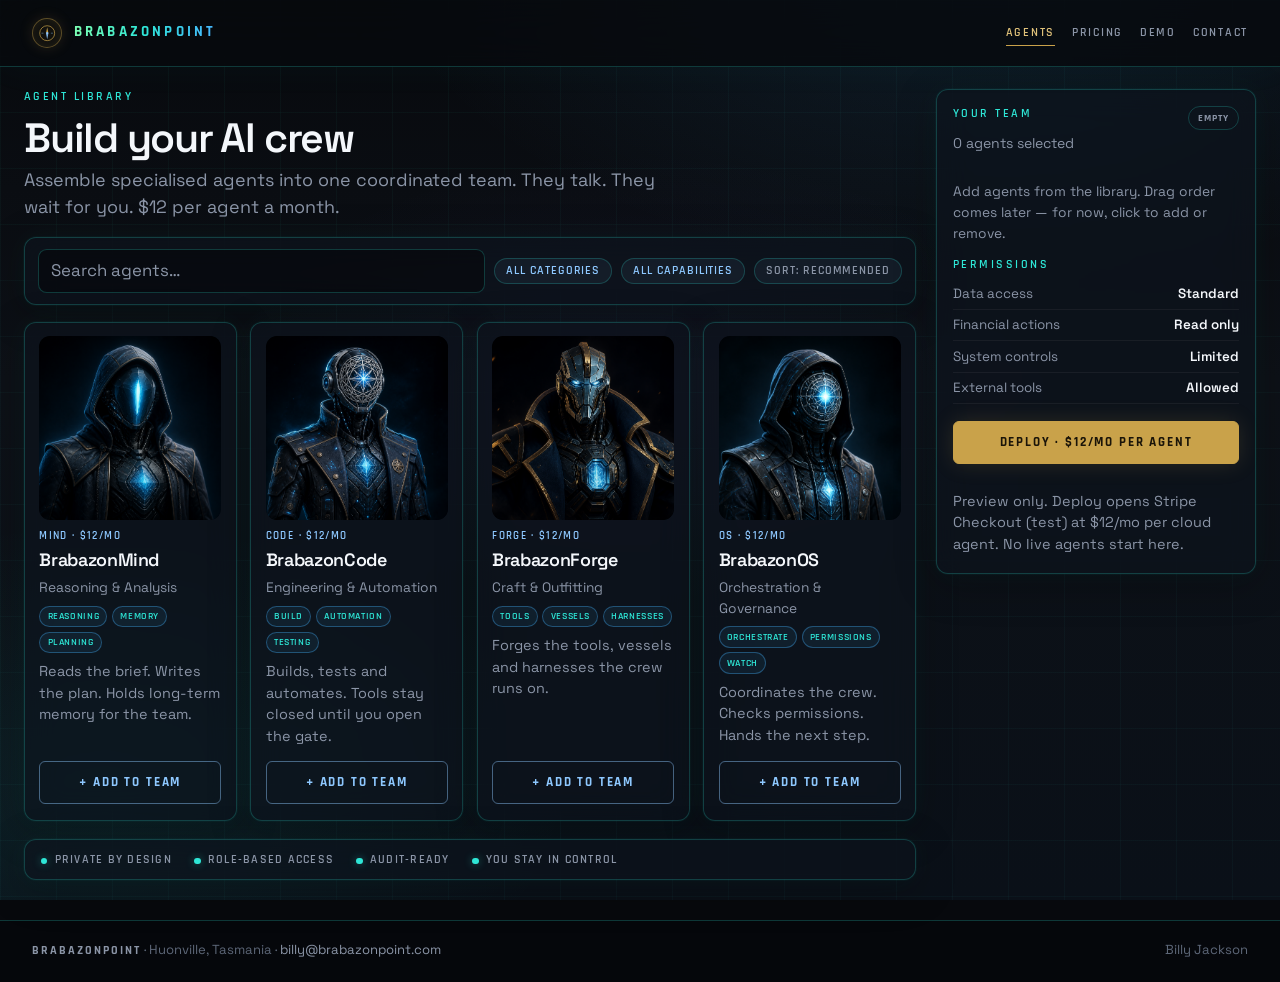
==== commit 9aff6a67: "Update pricing: $12 per cloud agent; local agent $70 +$7 training; align checkout copy. Co-authored-" ====
--- a/agents.html
+++ b/agents.html
@@ -4,7 +4,7 @@
 <meta charset="utf-8">
 <meta name="viewport" content="width=1280">
 <title>Agent Library — BrabazonPoint</title>
-<meta name="description" content="Build your AI crew. Mind, Code, Forge and OS. $12 a month.">
+<meta name="description" content="Build your AI crew. Mind, Code, Forge and OS. $12 per cloud agent a month.">
 <link rel="stylesheet" href="site.css">
 </head>
 <body class="desk crew-page">
@@ -35,7 +35,7 @@
     <div class="crew-head">
       <p class="kicker">Agent library</p>
       <h1>Build your AI crew</h1>
-      <p class="lead">Assemble specialised agents into one coordinated team. They talk. They wait for you. $12 a month.</p>
+      <p class="lead">Assemble specialised agents into one coordinated team. They talk. They wait for you. $12 per agent a month.</p>
     </div>
 
     <div class="crew-toolbar glass" role="search">
@@ -49,7 +49,7 @@
     <div class="crew-grid" id="crew-grid">
       <article class="agent-card glass" data-id="mind" data-name="BrabazonMind" data-role="Reasoning &amp; Analysis" data-tags="reasoning memory planning">
         <div class="agent-art"><img src="img/agents/mind.png" alt="BrabazonMind" width="480" height="640" loading="lazy"></div>
-        <p class="meta">Mind</p>
+        <p class="meta">Mind · $12/mo</p>
         <h3>BrabazonMind</h3>
         <p class="role">Reasoning &amp; Analysis</p>
         <div class="tags"><span>Reasoning</span><span>Memory</span><span>Planning</span></div>
@@ -58,7 +58,7 @@
       </article>
       <article class="agent-card glass" data-id="code" data-name="BrabazonCode" data-role="Engineering &amp; Automation" data-tags="code automation testing">
         <div class="agent-art"><img src="img/agents/code.png" alt="BrabazonCode" width="480" height="640" loading="lazy"></div>
-        <p class="meta">Code</p>
+        <p class="meta">Code · $12/mo</p>
         <h3>BrabazonCode</h3>
         <p class="role">Engineering &amp; Automation</p>
         <div class="tags"><span>Build</span><span>Automation</span><span>Testing</span></div>
@@ -67,7 +67,7 @@
       </article>
       <article class="agent-card glass" data-id="forge" data-name="BrabazonForge" data-role="Craft &amp; Outfitting" data-tags="forge tools vessels harnesses">
         <div class="agent-art"><img src="img/agents/forge.png" alt="BrabazonForge" width="480" height="640" loading="lazy"></div>
-        <p class="meta">Forge</p>
+        <p class="meta">Forge · $12/mo</p>
         <h3>BrabazonForge</h3>
         <p class="role">Craft &amp; Outfitting</p>
         <div class="tags"><span>Tools</span><span>Vessels</span><span>Harnesses</span></div>
@@ -76,7 +76,7 @@
       </article>
       <article class="agent-card glass" data-id="os" data-name="BrabazonOS" data-role="Orchestration &amp; Governance" data-tags="orchestration permissions monitoring">
         <div class="agent-art"><img src="img/agents/os.png" alt="BrabazonOS" width="480" height="640" loading="lazy"></div>
-        <p class="meta">OS</p>
+        <p class="meta">OS · $12/mo</p>
         <h3>BrabazonOS</h3>
         <p class="role">Orchestration &amp; Governance</p>
         <div class="tags"><span>Orchestrate</span><span>Permissions</span><span>Watch</span></div>
@@ -112,8 +112,8 @@
         <li><span>External tools</span><strong>Allowed</strong></li>
       </ul>
     </div>
-    <a class="btn btn-deploy" id="deploy" href="https://buy.stripe.com/test_14A4gzeKSbHLbXO5STbAs00" target="_blank" rel="noopener">Deploy Team · $12/mo</a>
-    <p class="form-note">Preview only. Deploy opens Stripe Checkout (test). No live agents start here.</p>
+    <a class="btn btn-deploy" id="deploy" href="https://buy.stripe.com/test_14A4gzeKSbHLbXO5STbAs00" target="_blank" rel="noopener">Deploy · $12/mo per agent</a>
+    <p class="form-note">Preview only. Deploy opens Stripe Checkout (test) at $12/mo per cloud agent. No live agents start here.</p>
   </aside>
 </main>
 <footer class="site-footer">
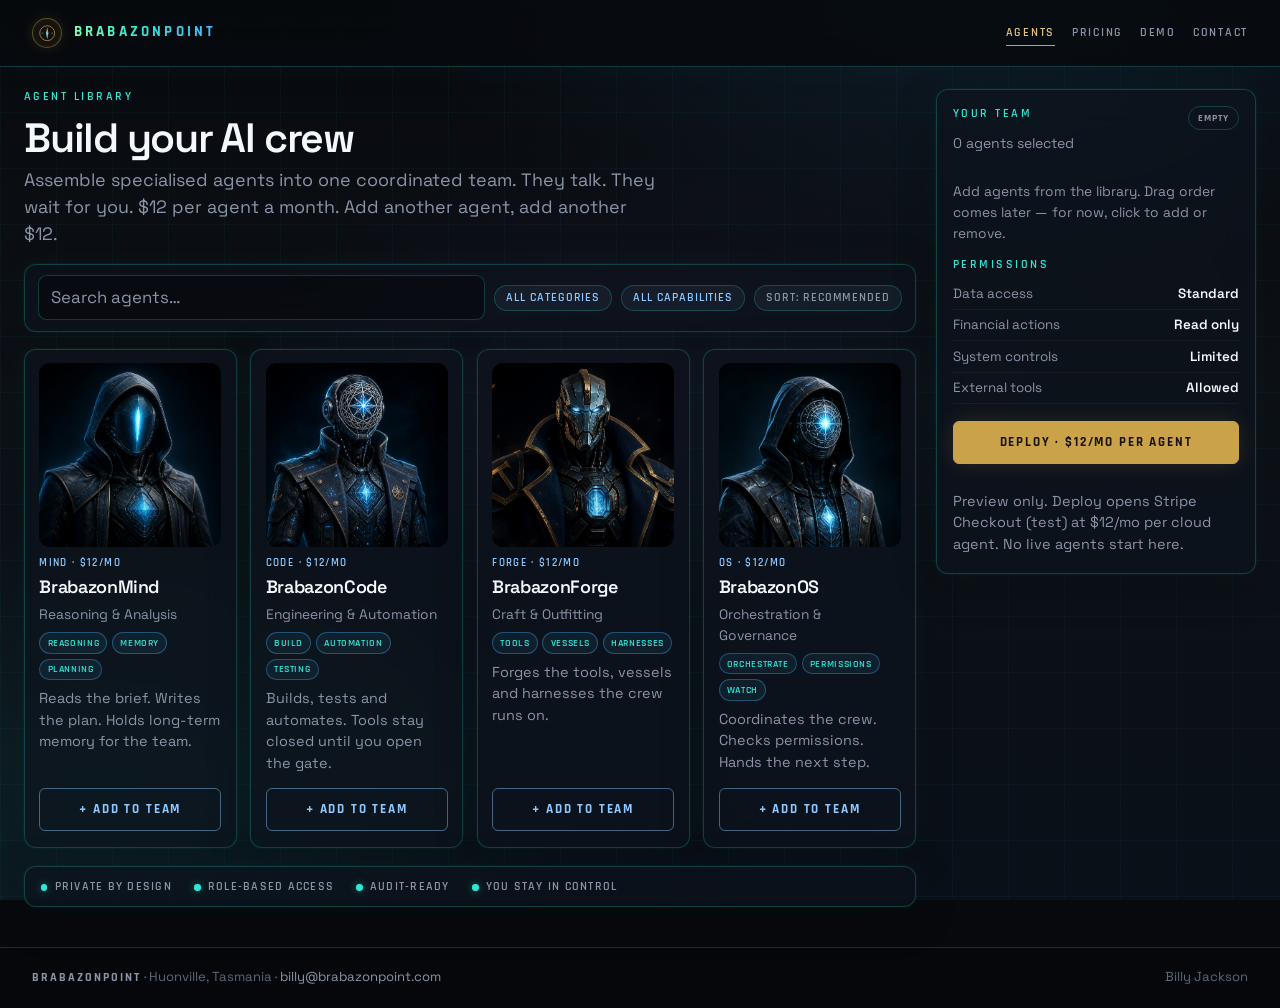
==== commit a5dde4e8: "Update pricing: $12 per cloud agent, local agent $70 +$7 training, free model installs, AI PC builds" ====
--- a/agents.html
+++ b/agents.html
@@ -35,7 +35,7 @@
     <div class="crew-head">
       <p class="kicker">Agent library</p>
       <h1>Build your AI crew</h1>
-      <p class="lead">Assemble specialised agents into one coordinated team. They talk. They wait for you. $12 per agent a month.</p>
+      <p class="lead">Assemble specialised agents into one coordinated team. They talk. They wait for you. $12 per agent a month. Add another agent, add another $12.</p>
     </div>
 
     <div class="crew-toolbar glass" role="search">
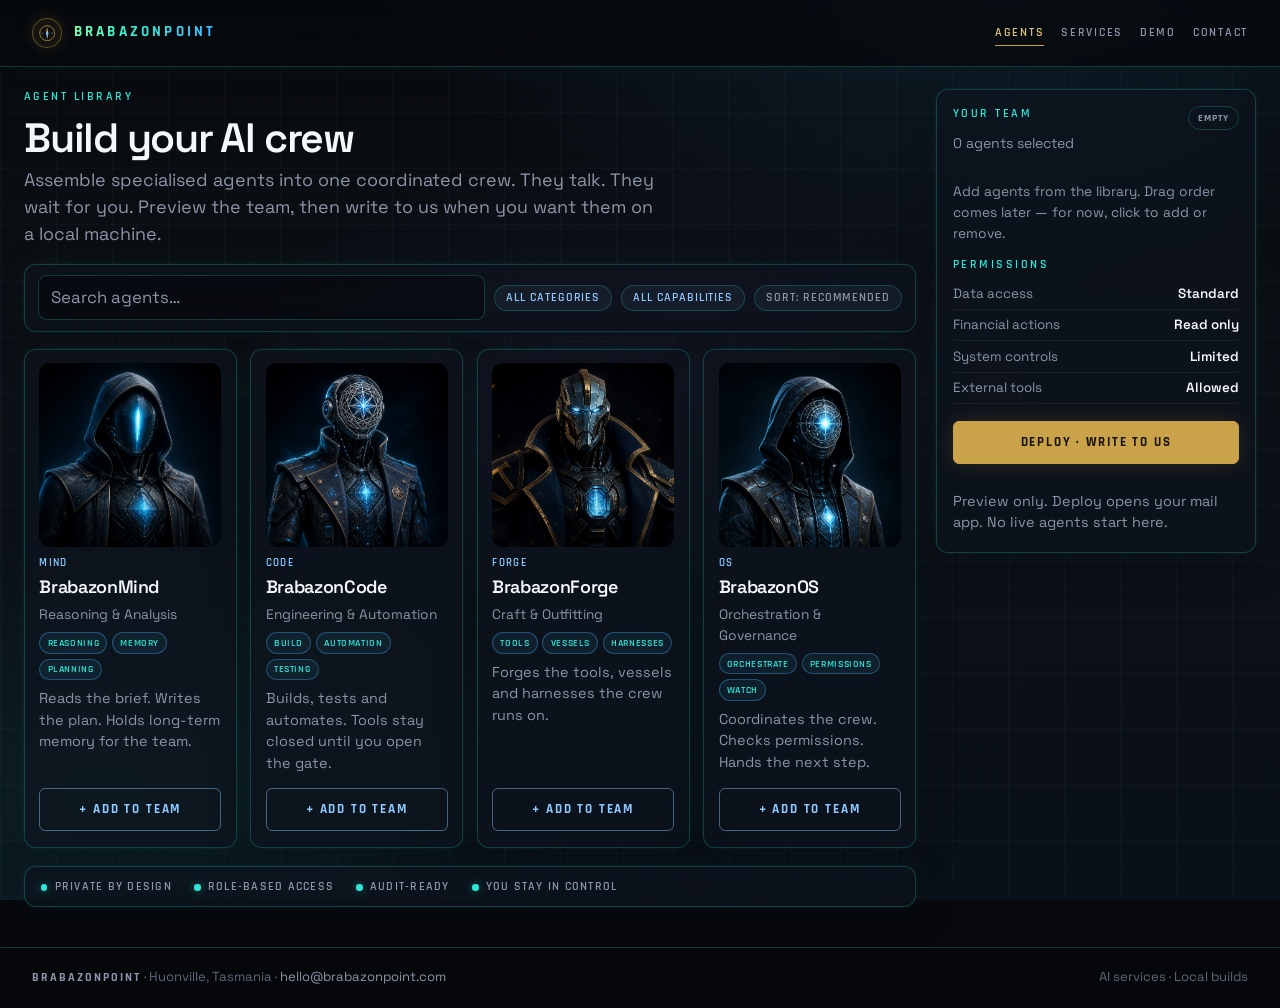
==== commit 0377272c: "Reposition site around private local AI services. Primary offer is AI services and custom local AI P" ====
--- a/agents.html
+++ b/agents.html
@@ -4,7 +4,7 @@
 <meta charset="utf-8">
 <meta name="viewport" content="width=1280">
 <title>Agent Library — BrabazonPoint</title>
-<meta name="description" content="Build your AI crew. Mind, Code, Forge and OS. $12 per cloud agent a month.">
+<meta name="description" content="Build your AI crew. Mind, Code, Forge and OS. Preview only. BrabazonPoint, Huonville.">
 <link rel="stylesheet" href="site.css">
 </head>
 <body class="desk crew-page">
@@ -24,7 +24,7 @@
     </a>
     <nav class="nav" aria-label="Site">
       <a href="agents.html" aria-current="page">Agents</a>
-      <a href="pricing.html">Pricing</a>
+      <a href="pricing.html">Services</a>
       <a href="demo.html">Demo</a>
       <a href="contact.html">Contact</a>
     </nav>
@@ -35,7 +35,7 @@
     <div class="crew-head">
       <p class="kicker">Agent library</p>
       <h1>Build your AI crew</h1>
-      <p class="lead">Assemble specialised agents into one coordinated team. They talk. They wait for you. $12 per agent a month. Add another agent, add another $12.</p>
+      <p class="lead">Assemble specialised agents into one coordinated crew. They talk. They wait for you. Preview the team, then write to us when you want them on a local machine.</p>
     </div>
 
     <div class="crew-toolbar glass" role="search">
@@ -49,7 +49,7 @@
     <div class="crew-grid" id="crew-grid">
       <article class="agent-card glass" data-id="mind" data-name="BrabazonMind" data-role="Reasoning &amp; Analysis" data-tags="reasoning memory planning">
         <div class="agent-art"><img src="img/agents/mind.png" alt="BrabazonMind" width="480" height="640" loading="lazy"></div>
-        <p class="meta">Mind · $12/mo</p>
+        <p class="meta">Mind</p>
         <h3>BrabazonMind</h3>
         <p class="role">Reasoning &amp; Analysis</p>
         <div class="tags"><span>Reasoning</span><span>Memory</span><span>Planning</span></div>
@@ -58,7 +58,7 @@
       </article>
       <article class="agent-card glass" data-id="code" data-name="BrabazonCode" data-role="Engineering &amp; Automation" data-tags="code automation testing">
         <div class="agent-art"><img src="img/agents/code.png" alt="BrabazonCode" width="480" height="640" loading="lazy"></div>
-        <p class="meta">Code · $12/mo</p>
+        <p class="meta">Code</p>
         <h3>BrabazonCode</h3>
         <p class="role">Engineering &amp; Automation</p>
         <div class="tags"><span>Build</span><span>Automation</span><span>Testing</span></div>
@@ -67,7 +67,7 @@
       </article>
       <article class="agent-card glass" data-id="forge" data-name="BrabazonForge" data-role="Craft &amp; Outfitting" data-tags="forge tools vessels harnesses">
         <div class="agent-art"><img src="img/agents/forge.png" alt="BrabazonForge" width="480" height="640" loading="lazy"></div>
-        <p class="meta">Forge · $12/mo</p>
+        <p class="meta">Forge</p>
         <h3>BrabazonForge</h3>
         <p class="role">Craft &amp; Outfitting</p>
         <div class="tags"><span>Tools</span><span>Vessels</span><span>Harnesses</span></div>
@@ -76,7 +76,7 @@
       </article>
       <article class="agent-card glass" data-id="os" data-name="BrabazonOS" data-role="Orchestration &amp; Governance" data-tags="orchestration permissions monitoring">
         <div class="agent-art"><img src="img/agents/os.png" alt="BrabazonOS" width="480" height="640" loading="lazy"></div>
-        <p class="meta">OS · $12/mo</p>
+        <p class="meta">OS</p>
         <h3>BrabazonOS</h3>
         <p class="role">Orchestration &amp; Governance</p>
         <div class="tags"><span>Orchestrate</span><span>Permissions</span><span>Watch</span></div>
@@ -112,14 +112,14 @@
         <li><span>External tools</span><strong>Allowed</strong></li>
       </ul>
     </div>
-    <a class="btn btn-deploy" id="deploy" href="https://buy.stripe.com/test_14A4gzeKSbHLbXO5STbAs00" target="_blank" rel="noopener">Deploy · $12/mo per agent</a>
-    <p class="form-note">Preview only. Deploy opens Stripe Checkout (test) at $12/mo per cloud agent. No live agents start here.</p>
+    <a class="btn btn-deploy" id="deploy" href="mailto:hello@brabazonpoint.com?subject=Agent%20crew">Deploy · write to us</a>
+    <p class="form-note">Preview only. Deploy opens your mail app. No live agents start here.</p>
   </aside>
 </main>
 <footer class="site-footer">
   <div class="wrap wide">
-    <div><span class="wm">BRABAZONPOINT</span> · Huonville, Tasmania · <a href="mailto:billy@brabazonpoint.com">billy@brabazonpoint.com</a></div>
-    <div>Billy Jackson</div>
+    <div><span class="wm">BRABAZONPOINT</span> · Huonville, Tasmania · <a href="mailto:hello@brabazonpoint.com">hello@brabazonpoint.com</a></div>
+    <div>AI services · Local builds</div>
   </div>
 </footer>
 <script>
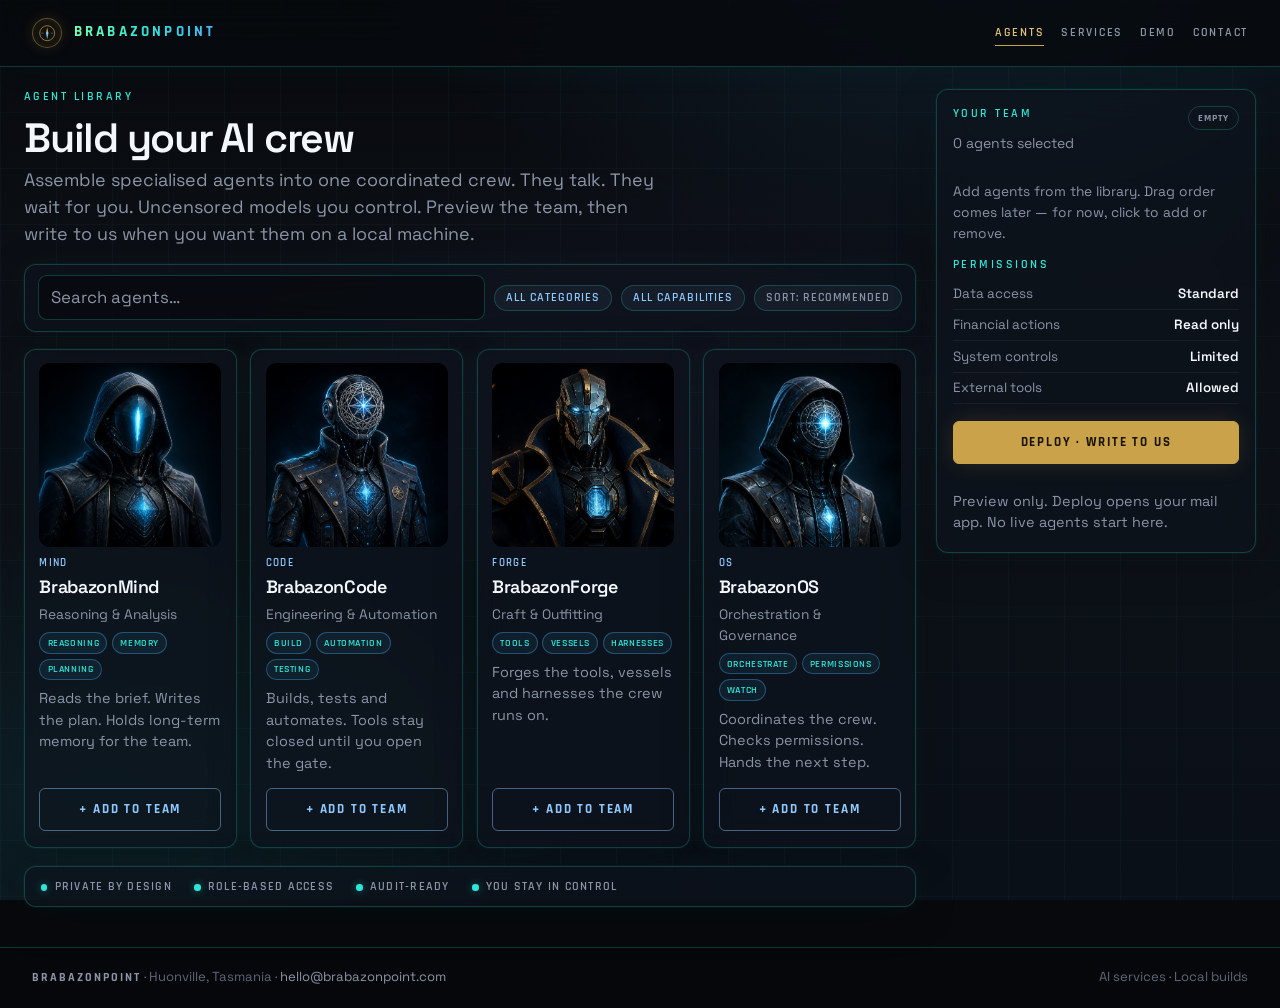
==== commit 075426c1: "Swap offer copy from Open models to Uncensored models. Keep full local control and no remote kill-sw" ====
--- a/agents.html
+++ b/agents.html
@@ -4,7 +4,7 @@
 <meta charset="utf-8">
 <meta name="viewport" content="width=1280">
 <title>Agent Library — BrabazonPoint</title>
-<meta name="description" content="Build your AI crew. Mind, Code, Forge and OS. Preview only. BrabazonPoint, Huonville.">
+<meta name="description" content="Build your AI crew. Mind, Code, Forge and OS. Uncensored models you control. Preview only. BrabazonPoint, Huonville.">
 <link rel="stylesheet" href="site.css">
 </head>
 <body class="desk crew-page">
@@ -35,7 +35,7 @@
     <div class="crew-head">
       <p class="kicker">Agent library</p>
       <h1>Build your AI crew</h1>
-      <p class="lead">Assemble specialised agents into one coordinated crew. They talk. They wait for you. Preview the team, then write to us when you want them on a local machine.</p>
+      <p class="lead">Assemble specialised agents into one coordinated crew. They talk. They wait for you. Uncensored models you control. Preview the team, then write to us when you want them on a local machine.</p>
     </div>
 
     <div class="crew-toolbar glass" role="search">
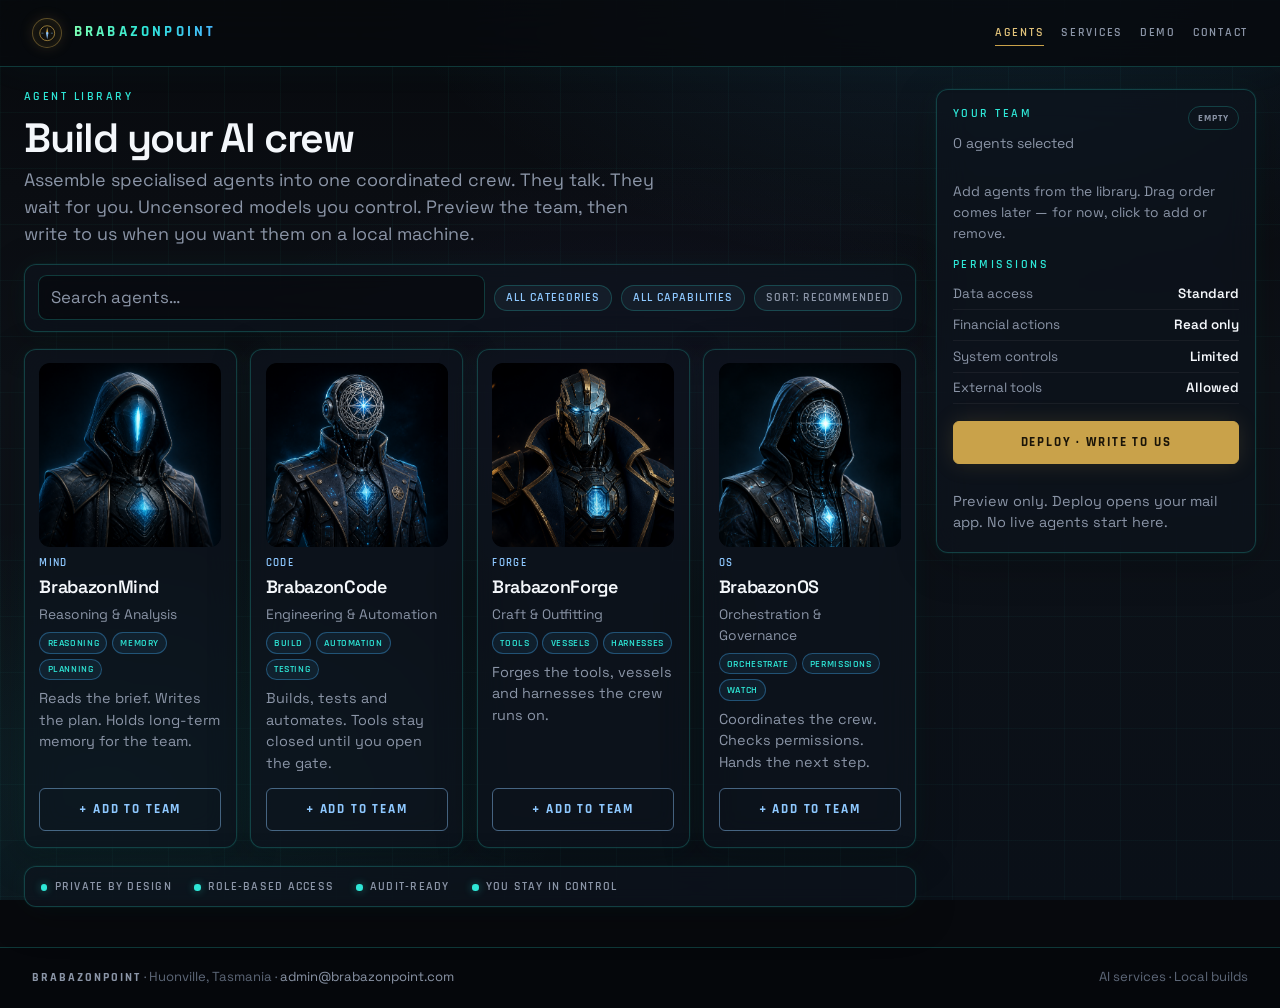
==== commit 18a7a245: "Public contact admin@; add Pages CNAME for brabazonpoint.com. Co-authored-by: BrabazonStudios <Braba" ====
--- a/agents.html
+++ b/agents.html
@@ -112,13 +112,13 @@
         <li><span>External tools</span><strong>Allowed</strong></li>
       </ul>
     </div>
-    <a class="btn btn-deploy" id="deploy" href="mailto:hello@brabazonpoint.com?subject=Agent%20crew">Deploy · write to us</a>
+    <a class="btn btn-deploy" id="deploy" href="mailto:admin@brabazonpoint.com?subject=Agent%20crew">Deploy · write to us</a>
     <p class="form-note">Preview only. Deploy opens your mail app. No live agents start here.</p>
   </aside>
 </main>
 <footer class="site-footer">
   <div class="wrap wide">
-    <div><span class="wm">BRABAZONPOINT</span> · Huonville, Tasmania · <a href="mailto:hello@brabazonpoint.com">hello@brabazonpoint.com</a></div>
+    <div><span class="wm">BRABAZONPOINT</span> · Huonville, Tasmania · <a href="mailto:admin@brabazonpoint.com">admin@brabazonpoint.com</a></div>
     <div>AI services · Local builds</div>
   </div>
 </footer>
